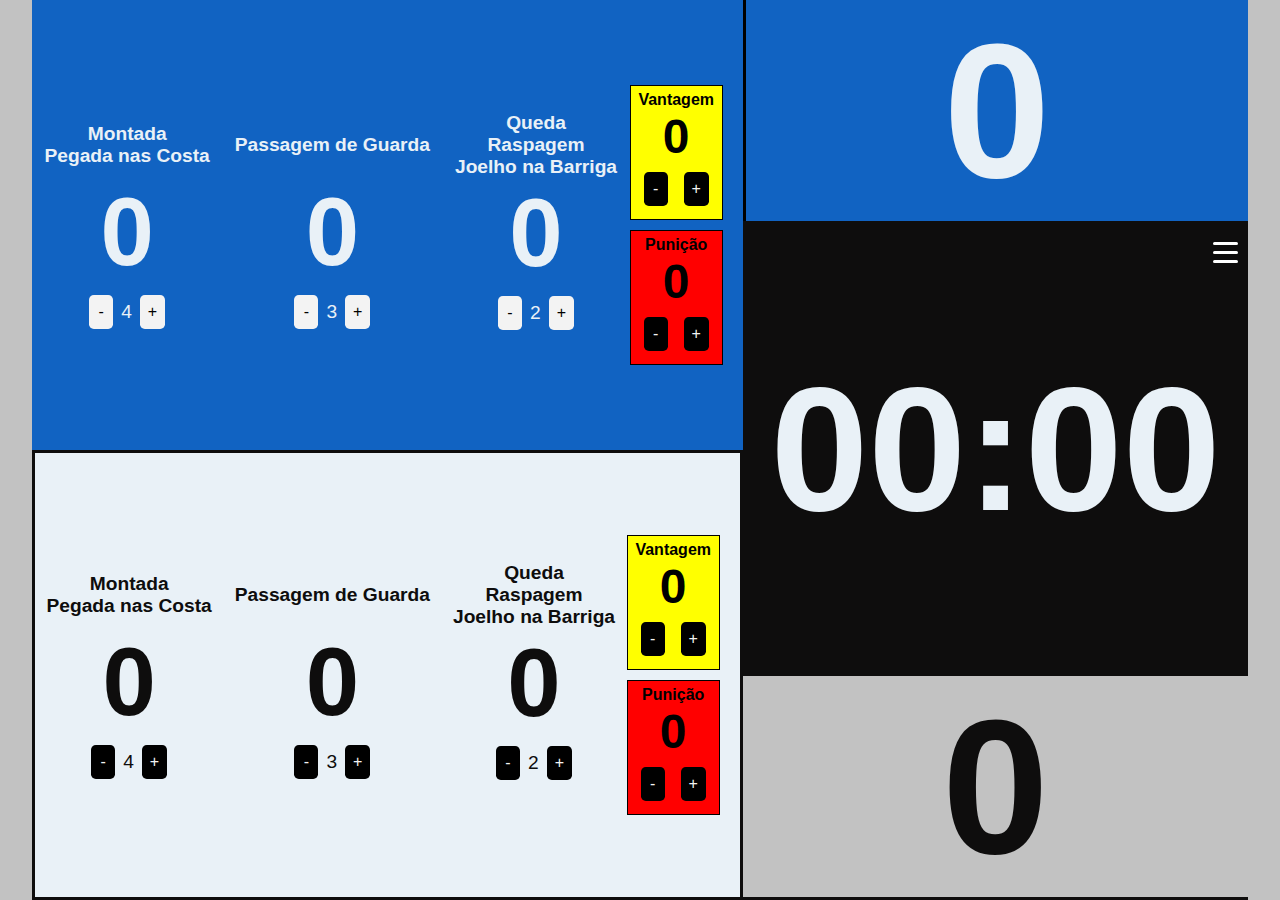
==== index.html @ 69a9a0fa "first commit" ====
<!DOCTYPE html>
<html lang="en">

<head>
  <meta charset="UTF-8">
  <meta http-equiv="X-UA-Compatible" content="IE=edge">
  <meta name="viewport" content="width=device-width, initial-scale=1.0">
  <title>JiuJitsu - Score Board</title>
  <meta name="keywords"
    content="jiujitsu, jiu-jitsu, placar, eletrônico, digital, campeonato, CBJJ, CBJJE, luta, arte, macial">
  <link rel="stylesheet" href="./src/css/themes.css">
  <link rel="stylesheet" href="./src/css/custom.css">
  <link rel="stylesheet" href="./src/css/modal.css">
</head>

<body>
  <main>
    <section>
      <div class="player1">
        <!--<div class="atleta-name" data-player-name="player1">Atleta 1</div>-->
        <div class="points-content">
          <div class="point-content">
            <div class="point-title">Montada <br> Pegada nas Costa</div>
            <div class="point-value" data-point-mounted="player1">0</div>
            <div class="point-controls">
              <a class="btn" onclick="player1.mountedDecrement()">-</a>
              <div class="point-count">4</div>
              <a class="btn" onclick="player1.mountedIncrement()">+</a>
            </div>
          </div>

          <div class="point-content">
            <div class="point-title">Passagem de Guarda</div>
            <div class="point-value" data-point-guard="player1">0</div>
            <div class="point-controls">
              <a class="btn" onclick="player1.guardDecrement()">-</a>
              <div class="point-count">3</div>
              <a class="btn" onclick="player1.guardIncrement()">+</a>
            </div>
          </div>

          <div class="point-content">
            <div class="point-title">Queda <br> Raspagem <br> Joelho na Barriga</div>
            <div class="point-value" data-point-overthrow="player1">0</div>
            <div class="point-controls">
              <a class="btn" onclick="player1.overthrowDecrement()">-</a>
              <div class="point-count">2</div>
              <a class="btn" onclick="player1.overthrowIncrement()">+</a>
            </div>
          </div>

          <div class="two-point-content">
            <div class="vantagem">
              <div class="point-content">
                <div class="point-title">Vantagem</div>
                <div class="point-value" data-point-advantage="player1">0</div>
                <div class="point-controls">
                  <a class="btn btn-2" onclick="player1.advantageDecrement()">-</a>
                  <a class="btn btn-2" onclick="player1.advantageIncrement()">+</a>
                </div>
              </div>
            </div>

            <div class="punicao">
              <div class="point-content">
                <div class="point-title">Punição</div>
                <div class="point-value" data-point-punishment="player1">0</div>
                <div class="point-controls">
                  <a class="btn btn-2" onclick="player1.punishmentDecrement()">-</a>
                  <a class="btn btn-2" onclick="player1.punishmentIncrement()">+</a>
                </div>
              </div>
            </div>

          </div>
        </div>
      </div>

      <div class="player2">
        <!--<div class="atleta-name" data-player-name="player2">Atleta 2</div>-->
        <div class="points-content">
          <div class="point-content">
            <div class="point-title">Montada <br> Pegada nas Costa</div>
            <div class="point-value" data-point-mounted="player2">0</div>
            <div class="point-controls">
              <a class="btn btn-2" onclick="player2.mountedDecrement()">-</a>
              <div class="point-count">4</div>
              <a class="btn btn-2" onclick="player2.mountedIncrement()">+</a>
            </div>
          </div>

          <div class="point-content">
            <div class="point-title">Passagem de Guarda</div>
            <div class="point-value" data-point-guard="player2">0</div>
            <div class="point-controls">
              <a class="btn btn-2" onclick="player2.guardDecrement()">-</a>
              <div class="point-count">3</div>
              <a class="btn btn-2" onclick="player2.guardIncrement()">+</a>
            </div>
          </div>

          <div class="point-content">
            <div class="point-title">Queda <br> Raspagem <br> Joelho na Barriga</div>
            <div class="point-value" data-point-overthrow="player2">0</div>
            <div class="point-controls">
              <a class="btn btn-2" onclick="player2.overthrowDecrement()">-</a>
              <div class="point-count">2</div>
              <a class="btn btn-2" onclick="player2.overthrowIncrement()">+</a>
            </div>
          </div>

          <div class="two-point-content">

            <div class="vantagem">
              <div class="point-content">
                <div class="point-title">Vantagem</div>
                <div class="point-value" data-point-advantage="player2">0</div>
                <div class="point-controls">
                  <a class="btn btn-2" onclick="player2.advantageDecrement()">-</a>
                  <a class="btn btn-2" onclick="player2.advantageIncrement()">+</a>
                </div>
              </div>
            </div>

            <div class="punicao">
              <div class="point-content">
                <div class="point-title">Punição</div>
                <div class="point-value" data-point-punishment="player2">0</div>
                <div class="point-controls">
                  <a class="btn btn-2" onclick="player2.punishmentDecrement()">-</a>
                  <a class="btn btn-2" onclick="player2.punishmentIncrement()">+</a>
                </div>
              </div>
            </div>

          </div>
        </div>
      </div>

    </section>

    <sidebar>
      <div class="total-points player1" data-point-total="player1">0</div>
      <div class="timer-content">
        <div class="timer-display" id="timer-display">00:00</div>
        <div id="menu-icon" onclick="toggleMenu()">
          <div></div>
          <div></div>
          <div></div>
        </div>
        <div id="timer-controls">
          <a class="btn btn-iniciar" id="startPauseButton">Iniciar</a>
          <a class="btn btn-definir" id="setTimeButton">Definir Tempo</a>
          <a class="btn btn-resetar" id="resetButton">Reset Tempo</a>
          <a class="btn btn-resetar" data-game-reset>Reset Placar</a>
          
        </div>
      </div>
      <div class="total-points player2" data-point-total="player2">0</div>
    </sidebar>

  </main>

<!--
<div id="myModal" class="modal">
  <div class="modal-content">
    <span class="close">&times;</span>
    <h1> Configurar Luta</h1>
    <form class="form-submit">

      <div class="form-input">
        <label for="timer">Tempo: <span></span></label>
        <input type="range" min="0" max="600" step="30" value="0" id="timer">
      </div>

      <input type="submit" class="btn" value="Configurar">
    </form>
  </div>



  <div class="modal-footer">
    <span>
      Developed by <a href="https://about.me/geraldo.junior" target="_blank"> Geraldo Júnior</a>
    </span>
  </div>
</div>
-->


  <audio controls data-countdown-sound>
    <source src="./src/audio/323129-Crowd_chants_a_countdown--three-two-one-.mp3" type="audio/mp3">
    <source src="./src/audio/mixkit-short-race-countdown-926.wav" type="audio/wav">
    Your browser does not support the audio element.
  </audio>

  <script src="./src/js/player.js"></script>
  <script src="./src/js/timer.js"></script>
  <script src="./src/js/game.js"></script>
  <script src="./src/js/refresh-page.js"></script>
</body>

</html>
---- src/css/themes.css ----
/* Default theme */

:root {
  --p1-primary-color: #1163c2;
  --p1-secondary-color: #e9f1f7;
  --p2-primary-color: #e9f1f7;
  --p2-secondary-color: #0e0d0d;
  --timer-bg-color: #0e0d0d;
  --timer-text-color: #e9f1f7;
  --bg-color: #c2c2c2;
  --button-bg-color: #FFF;
  --button-bg-color-hover: #e2e1e1;
}

/* 
:root {
  --p1-primary-color: #044389;
  --p1-secondary-color: #e9f1f7;
  --p2-primary-color: #5995ed;
  --p2-secondary-color: #e9f1f7;
  --timer-bg-color: #ffad05;
  --timer-text-color: #e9f1f7;
  --bg-color: #7cafc4;
  --sidebar-bg-color: #e9f1f7;
} */

/* Blue and orange */
/* 
:root {
  --p1-primary-color: #044389;
  --p1-secondary-color: #ffffff;
  --p2-primary-color: #7cafc4;
  --p2-secondary-color: #000;
  --timer-bg-color: #ffad05;
  --timer-text-color: #fff;
  --bg-color: rgb(0, 0, 0);
  --sidebar-bg-color: rgb(245, 238, 238);
} */
---- src/css/custom.css ----
* {
  box-sizing: border-box;
  margin: 0;
  padding: 0;
  border: none;
  font-family: 'Roboto', sans-serif;
}

body {
  width: 100%;
  height: 100%;
  display: flex;
  align-items: center;
  justify-content: center;
  position: absolute;
  background-color: var(--bg-color);
}

main {
  display: flex;
  width: 95%;
}

section {
  display: flex;
  flex-direction: column;
  flex-grow: 9;
}

section>div.player1 {
  display:grid;
  background-color: var(--p1-primary-color);
  color: var(--p1-secondary-color);
  height:50vh;
}

section>div.player2 {
  display: grid;
  background-color: var(--p2-primary-color);
  color: var(--p2-secondary-color);
  border: 3px solid var(--p2-secondary-color);
  height: 50vh;
}

sidebar {
  display: flex;
  flex-direction: column;
  flex-grow: 3;
  background-color: var(--sidebar-bg-color);
}

.total-points {
  display: flex;
  justify-content: center;
  align-items: center;
  font-size: 12rem;
  font-weight: bolder;
}

.total-points.player1 {
  color: var(--p1-secondary-color);
  background-color: var(--p1-primary-color);
  border-left: 3px solid black;
}

.total-points.player2 {
  color: var(--p2-secondary-color);
  border-bottom: 3px solid var(--p2-secondary-color);
}

.timer-content {
  position: relative;
  display: flex;
  flex-direction: column;
  padding: 5px 1rem;
  flex-grow: 6;
  justify-content: center;
  align-items: center;
  font-weight: bolder;
  background-color: var(--timer-bg-color);
  color: var(--timer-text-color);
  flex: 1;
}

.timer-content>.timer-display {
  font-size: 11rem;
}

.timer-content>#timer-controls {
  font-size: 1rem;
  display: none;
}

.atleta-name {
  padding: 1rem 0;
  font-size: 3rem;
  font-weight: bolder;
  text-transform: uppercase;
  text-align: center;
  border-bottom: 1px solid rgba(228, 227, 227, 0.171);
  margin-bottom: 0.3rem;
}

.points-content {
  display: flex;
  flex-direction: row;
  justify-content: center;
  align-items: center;
}

.point-content {
  display: flex;
  flex-direction: column;
  justify-content: space-between;
  align-items: center;
  flex-grow: 3;
}

.vantagem{
  background-color: yellow;
  color:black;
  margin-right:20px;
  margin-bottom:10px;
  padding:5px;
  border: 1px solid black;
}

.punicao{
  background-color: red;
  color:black;
  margin-right: 20px;
  padding:5px;
  border: 1px solid black;
}

.two-point-content>.vantagem>.point-content>.point-title {
  font-size: 1rem;
  min-height: 0;
}

.two-point-content>.vantagem>.point-content>.point-value {
  font-size: 3rem;
}

.two-point-content>.punicao>.point-content>.point-title {
  font-size: 1rem;
  min-height: 0;
}

.two-point-content>.punicao>.point-content>.point-value {
  font-size: 3rem;
}


.point-controls {
  display: flex;
  flex-direction: row;
  justify-content: center;
  align-items: center;
  font-size: 1.2rem;
}

.point-title {
  display: flex;
  flex-direction: column;
  justify-content: center;
  font-size: 1.2rem;
  font-weight: bolder;
  text-align: center;
  min-height: 4rem;
}

.point-value {
  font-size: 6rem;
  font-weight: bolder;
}

.btn {
  background-color: rgb(243, 243, 243);
  border: none;
  color: black;
  padding: 0.5rem;
  text-align: center;
  text-decoration: none;
  display: inline-block;
  font-size: 1rem;
  margin: 0.5rem;
  cursor: pointer;
  border-radius: 0.3rem;
  min-width: 1.5rem;
  opacity: 1;
}

.btn-2{
  background-color:black;
  color: rgb(243, 243, 243);
}

.btn-iniciar{
  background-color: rgb(7, 233, 7);
  padding: 10px 40px;
}

.btn-definir{
  background-color: yellow;
}

.btn-resetar{
  background-color: red;
}

a.btn:hover {
  outline: none;
  opacity: 0.8;
  transition: 0.3s ease-in-out;
}

.hide {
  display: none;
}

a.config>img {
  width: 3.5rem;
  height: 3.5rem;
  background-color: none;
  position: absolute;
  z-index: 1000;
  right: 0.5rem;
  bottom: 0.5rem;
}

a.config:hover {
  cursor: pointer;
}

form {
  display: flex;
  flex-direction: column;
  justify-content: center;
  align-items: center;
  max-width: 400px;
}

.form-input {
  display: flex;
  flex-direction: column;
  padding: 0.5rem;
  border-radius: 0.3rem;
  margin-top: 0.5rem;
  width: 100%;
  min-width: 320px;
}

label {
  padding: 0.5rem;
  font-size: 1rem;
  font-weight: bolder;
  width: 100%;
}

input[type=submit] {
  margin-top: 1.5rem;
}

input[type=text] {
  width: 100%;
  padding: 12px 20px;
  margin: 8px 0;
  display: inline-block;
  border: 1px solid #ccc;
  border-radius: 4px;
  box-sizing: border-box;
}

audio {
  display: none;
}

#menu-icon{
  position:absolute;
  top: 4%;
  left: 93%;
  display: flex;
  flex-direction: column;
  cursor: pointer;
}

#menu-icon div {
  width: 25px;
  height: 3px;
  background-color: white;
  margin: 3px 0;
  border-radius: 2px;
}
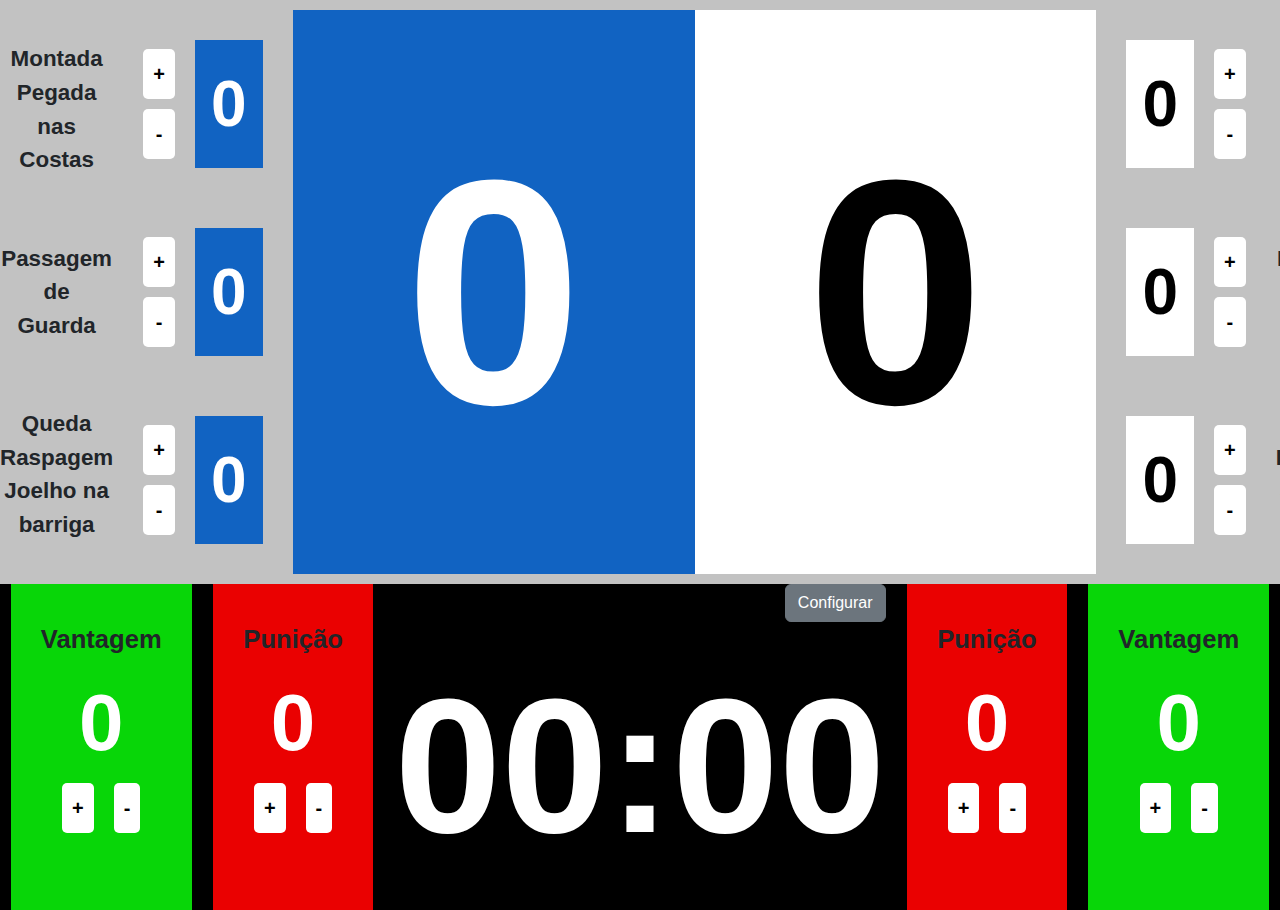
==== commit c38d0f79: "Finalizado" ====
--- a/index.html
+++ b/index.html
@@ -1,203 +1,194 @@
 <!DOCTYPE html>
-<html lang="en">
+<html lang="pt-BR">
+<head>
+    <meta charset="UTF-8">
+    <meta http-equiv="X-UA-Compatible" content="IE=edge">
+    <meta name="viewport" content="width=device-width, initial-scale=1.0">
+    <title>Placar</title>
 
-<head>
-  <meta charset="UTF-8">
-  <meta http-equiv="X-UA-Compatible" content="IE=edge">
-  <meta name="viewport" content="width=device-width, initial-scale=1.0">
-  <title>JiuJitsu - Score Board</title>
-  <meta name="keywords"
-    content="jiujitsu, jiu-jitsu, placar, eletrônico, digital, campeonato, CBJJ, CBJJE, luta, arte, macial">
-  <link rel="stylesheet" href="./src/css/themes.css">
-  <link rel="stylesheet" href="./src/css/custom.css">
-  <link rel="stylesheet" href="./src/css/modal.css">
+    <link href="https://cdn.jsdelivr.net/npm/bootstrap@5.3.3/dist/css/bootstrap.min.css" rel="stylesheet" integrity="sha384-QWTKZyjpPEjISv5WaRU9OFeRpok6YctnYmDr5pNlyT2bRjXh0JMhjY6hW+ALEwIH" crossorigin="anonymous">
+    <link rel="stylesheet" href="./src/css/themes.css">
+    <link rel="stylesheet" href="./src/css/custom.css">
 </head>
 
 <body>
-  <main>
-    <section>
-      <div class="player1">
-        <!--<div class="atleta-name" data-player-name="player1">Atleta 1</div>-->
-        <div class="points-content">
-          <div class="point-content">
-            <div class="point-title">Montada <br> Pegada nas Costa</div>
-            <div class="point-value" data-point-mounted="player1">0</div>
-            <div class="point-controls">
-              <a class="btn" onclick="player1.mountedDecrement()">-</a>
-              <div class="point-count">4</div>
-              <a class="btn" onclick="player1.mountedIncrement()">+</a>
-            </div>
-          </div>
+    <!--Div Geral-->
+    <div class="app">
+        <!-- Section dos 2 lutadores -->
+        <section class="lutadores">
+            <!-- Div do player 1 -->
+            <div class="player1">
+                <!-- Títulos do player 1 -->
+                <div class="titulos-player1 titulos">
+                    <div>Montada<br>Pegada<br>nas<br>Costas</div>
+                    <div>Passagem<br>de<br>Guarda</div>
+                    <div>Queda<br>Raspagem<br>Joelho na<br>barriga</div>
+                </div>
+                <!-- Div de pontuações do player 1 -->
+                <div class="pontos-player1 pontos">
+                    <!-- Marcador de Montada player 1 -->
+                    <div class="marcador-player1 marcador">
+                        <div class="btns">
+                            <button onclick="player1.mountedIncrement()">+</button>
+                            <button onclick="player1.mountedDecrement()">-</button>
+                        </div>
+                        <div class="pontuacao" data-point-mounted="player1">0</div>
+                    </div>
+                    <!-- Marcador de Passagem player 1 -->
+                    <div class="marcador-player1 marcador">
+                        <div class="btns">
+                            <button onclick="player1.guardIncrement()">+</button>
+                            <button onclick="player1.guardDecrement()">-</button>
+                        </div>
+                        <div class="pontuacao" data-point-guard="player1">0</div>
+                    </div>
+                    <!-- Marcador de Queda, Raspagem, Joelho player 1 -->
+                    <div class="marcador-player1 marcador">
+                        <div class="btns">
+                            <button onclick="player1.overthrowIncrement()">+</button>
+                            <button onclick="player1.overthrowDecrement()">-</button>
+                        </div>
+                        <div class="pontuacao" data-point-overthrow="player1">0</div>
+                    </div>
+                </div>
+                <!-- Div Pontuação geral do player 1 -->
+                <div class="pontos-total-player1 pontos-total">
+                    <div data-point-total="player1">0</div>
+                </div>
 
-          <div class="point-content">
-            <div class="point-title">Passagem de Guarda</div>
-            <div class="point-value" data-point-guard="player1">0</div>
-            <div class="point-controls">
-              <a class="btn" onclick="player1.guardDecrement()">-</a>
-              <div class="point-count">3</div>
-              <a class="btn" onclick="player1.guardIncrement()">+</a>
-            </div>
-          </div>
-
-          <div class="point-content">
-            <div class="point-title">Queda <br> Raspagem <br> Joelho na Barriga</div>
-            <div class="point-value" data-point-overthrow="player1">0</div>
-            <div class="point-controls">
-              <a class="btn" onclick="player1.overthrowDecrement()">-</a>
-              <div class="point-count">2</div>
-              <a class="btn" onclick="player1.overthrowIncrement()">+</a>
-            </div>
-          </div>
-
-          <div class="two-point-content">
-            <div class="vantagem">
-              <div class="point-content">
-                <div class="point-title">Vantagem</div>
-                <div class="point-value" data-point-advantage="player1">0</div>
-                <div class="point-controls">
-                  <a class="btn btn-2" onclick="player1.advantageDecrement()">-</a>
-                  <a class="btn btn-2" onclick="player1.advantageIncrement()">+</a>
-                </div>
-              </div>
             </div>
 
-            <div class="punicao">
-              <div class="point-content">
-                <div class="point-title">Punição</div>
-                <div class="point-value" data-point-punishment="player1">0</div>
-                <div class="point-controls">
-                  <a class="btn btn-2" onclick="player1.punishmentDecrement()">-</a>
-                  <a class="btn btn-2" onclick="player1.punishmentIncrement()">+</a>
+            <!-- Div do player 2 -->
+            <div class="player2">
+                <!-- Div Pontuação geral do player 2 -->
+                <div class="pontos-total-player2 pontos-total">
+                    <div data-point-total="player2">0</div>
                 </div>
-              </div>
+                <!-- Div de Pontuação do player 2 -->
+                <div class="pontos-player2 pontos">
+
+                    <!-- Marcador de Montada player 2 -->
+                    <div class="marcador-player2 marcador">
+                        <div class="pontuacao" data-point-mounted="player2">0</div>
+                        <div class="btns">
+                            <button onclick="player2.mountedIncrement()">+</button>
+                            <button onclick="player2.mountedDecrement()">-</button>
+                        </div>
+                    </div>
+
+                    <!-- Marcador de Passagem player 2 -->
+                    <div class="marcador-player2 marcador">
+                        <div class="pontuacao" data-point-guard="player2">0</div>
+                        <div class="btns">
+                            <button onclick="player2.guardIncrement()">+</button>
+                            <button onclick="player2.guardDecrement()">-</button>
+                        </div>
+                    </div>
+
+                    <!-- Marcador de Queda, Raspagem, Joelho player 2 -->
+                    <div class="marcador-player2 marcador">
+                        <div class="pontuacao" data-point-overthrow="player2">0</div>
+                        <div class="btns">
+                            <button onclick="player2.overthrowIncrement()">+</button>
+                            <button onclick="player2.overthrowDecrement()">-</button>
+                        </div>
+                    </div>
+                </div>
+                <!-- Títulos do player 2 -->
+                <div class="titulos-player2 titulos">
+                    <div>Montada<br>Pegada<br>nas<br>Costas</div>
+                    <div>Passagem<br>de<br>Guarda</div>
+                    <div>Queda<br>Raspagem<br>Joelho na<br>barriga</div>
+                </div>
             </div>
 
-          </div>
+        </section>
+
+        <!-- Section do cronômetro -->
+        <section class="cronometro">
+
+            <!-- Div vantagem do player 1 -->
+            <div class="vantagem-player1 vantagem">
+                <div><h3>Vantagem</h3></div>
+                <div class="marcador-vantagem-player1 marcador-vantagem" data-point-advantage="player1">0</div>
+                <div class="crn-btns">
+                    <button onclick="player1.advantageIncrement()">+</button>
+                    <button onclick="player1.advantageDecrement()">-</button>
+                </div>
+                
+            </div>
+
+            <!-- Div punição do player 1 -->
+            <div class="punicao-player1 punicao">
+                <div>
+                    <h3>Punição</h3>
+                </div>
+                <div class="marcador-punicao-player1 marcador-punicao" data-point-punishment="player1">0</div>
+                <div class="crn-btns">
+                    <button onclick="player1.punishmentIncrement()">+</button>
+                    <button onclick="player1.punishmentDecrement()">-</button>
+                </div>
+            </div>
+
+            <!-- Div do timer -->
+            <div class="timer">
+                <button type="button" class="btn btn-secondary" data-bs-toggle="modal" data-bs-target="#exampleModal">
+                    Configurar
+                  </button>
+                <div id="timer-display">00:00</div>
+            </div>
+
+            <!-- Div punição do player 2 -->
+            <div class="punicao-player2 punicao">
+                <div>
+                    <h3>Punição</h3>
+                </div>
+                <div class="marcador-punicao-player2 marcador-punicao" data-point-punishment="player2">0</div>
+                <div class="crn-btns">
+                    <button onclick="player2.punishmentIncrement()">+</button>
+                    <button onclick="player2.punishmentDecrement()">-</button>
+                </div>
+            </div>
+
+            <!-- Div vantagem do player 2 -->
+            <div class="vantagem-player2 vantagem">
+                <div>
+                    <h3>Vantagem</h3>
+                </div>
+                <div class="marcador-vantagem-player2 marcador-vantagem" data-point-advantage="player2">0</div>
+                <div class="crn-btns">
+                    <button onclick="player2.advantageIncrement()">+</button>
+                    <button onclick="player2.advantageDecrement()">-</button>
+                </div>
+            </div>
+        </section>
+
+    </div>
+
+      <!-- Modal -->
+  <div class="modal fade" id="exampleModal" tabindex="-1" aria-labelledby="exampleModalLabel" aria-hidden="true">
+    <div class="modal-dialog">
+      <div class="modal-content">
+        <div class="modal-header">
+          <h5 class="modal-title" id="exampleModalLabel">Configurar Cronômetro</h5>
+          <button type="button" class="btn-close" data-bs-dismiss="modal" aria-label="Close"></button>
+        </div>
+        <div class="modal-body">
+            <div id="timer-controls">
+                <a class="btn btn-definir" id="setTimeButton">Definir Tempo</a>
+                <a class="btn btn-resetar" id="resetButton">Reset Tempo</a>
+                <a class="btn btn-resetar" data-game-reset>Reset Placar</a>
+                <p>Aperte a tecla Space (Espaço) do teclado para iniciar ou pausar o cronômetro.</p>
+              </div>
         </div>
       </div>
-
-      <div class="player2">
-        <!--<div class="atleta-name" data-player-name="player2">Atleta 2</div>-->
-        <div class="points-content">
-          <div class="point-content">
-            <div class="point-title">Montada <br> Pegada nas Costa</div>
-            <div class="point-value" data-point-mounted="player2">0</div>
-            <div class="point-controls">
-              <a class="btn btn-2" onclick="player2.mountedDecrement()">-</a>
-              <div class="point-count">4</div>
-              <a class="btn btn-2" onclick="player2.mountedIncrement()">+</a>
-            </div>
-          </div>
-
-          <div class="point-content">
-            <div class="point-title">Passagem de Guarda</div>
-            <div class="point-value" data-point-guard="player2">0</div>
-            <div class="point-controls">
-              <a class="btn btn-2" onclick="player2.guardDecrement()">-</a>
-              <div class="point-count">3</div>
-              <a class="btn btn-2" onclick="player2.guardIncrement()">+</a>
-            </div>
-          </div>
-
-          <div class="point-content">
-            <div class="point-title">Queda <br> Raspagem <br> Joelho na Barriga</div>
-            <div class="point-value" data-point-overthrow="player2">0</div>
-            <div class="point-controls">
-              <a class="btn btn-2" onclick="player2.overthrowDecrement()">-</a>
-              <div class="point-count">2</div>
-              <a class="btn btn-2" onclick="player2.overthrowIncrement()">+</a>
-            </div>
-          </div>
-
-          <div class="two-point-content">
-
-            <div class="vantagem">
-              <div class="point-content">
-                <div class="point-title">Vantagem</div>
-                <div class="point-value" data-point-advantage="player2">0</div>
-                <div class="point-controls">
-                  <a class="btn btn-2" onclick="player2.advantageDecrement()">-</a>
-                  <a class="btn btn-2" onclick="player2.advantageIncrement()">+</a>
-                </div>
-              </div>
-            </div>
-
-            <div class="punicao">
-              <div class="point-content">
-                <div class="point-title">Punição</div>
-                <div class="point-value" data-point-punishment="player2">0</div>
-                <div class="point-controls">
-                  <a class="btn btn-2" onclick="player2.punishmentDecrement()">-</a>
-                  <a class="btn btn-2" onclick="player2.punishmentIncrement()">+</a>
-                </div>
-              </div>
-            </div>
-
-          </div>
-        </div>
-      </div>
-
-    </section>
-
-    <sidebar>
-      <div class="total-points player1" data-point-total="player1">0</div>
-      <div class="timer-content">
-        <div class="timer-display" id="timer-display">00:00</div>
-        <div id="menu-icon" onclick="toggleMenu()">
-          <div></div>
-          <div></div>
-          <div></div>
-        </div>
-        <div id="timer-controls">
-          <a class="btn btn-iniciar" id="startPauseButton">Iniciar</a>
-          <a class="btn btn-definir" id="setTimeButton">Definir Tempo</a>
-          <a class="btn btn-resetar" id="resetButton">Reset Tempo</a>
-          <a class="btn btn-resetar" data-game-reset>Reset Placar</a>
-          
-        </div>
-      </div>
-      <div class="total-points player2" data-point-total="player2">0</div>
-    </sidebar>
-
-  </main>
-
-<!--
-<div id="myModal" class="modal">
-  <div class="modal-content">
-    <span class="close">&times;</span>
-    <h1> Configurar Luta</h1>
-    <form class="form-submit">
-
-      <div class="form-input">
-        <label for="timer">Tempo: <span></span></label>
-        <input type="range" min="0" max="600" step="30" value="0" id="timer">
-      </div>
-
-      <input type="submit" class="btn" value="Configurar">
-    </form>
+    </div>
   </div>
 
-
-
-  <div class="modal-footer">
-    <span>
-      Developed by <a href="https://about.me/geraldo.junior" target="_blank"> Geraldo Júnior</a>
-    </span>
-  </div>
-</div>
--->
-
-
-  <audio controls data-countdown-sound>
-    <source src="./src/audio/323129-Crowd_chants_a_countdown--three-two-one-.mp3" type="audio/mp3">
-    <source src="./src/audio/mixkit-short-race-countdown-926.wav" type="audio/wav">
-    Your browser does not support the audio element.
-  </audio>
-
-  <script src="./src/js/player.js"></script>
-  <script src="./src/js/timer.js"></script>
-  <script src="./src/js/game.js"></script>
-  <script src="./src/js/refresh-page.js"></script>
+    <script src="https://cdn.jsdelivr.net/npm/bootstrap@5.3.3/dist/js/bootstrap.bundle.min.js" integrity="sha384-YvpcrYf0tY3lHB60NNkmXc5s9fDVZLESaAA55NDzOxhy9GkcIdslK1eN7N6jIeHz" crossorigin="anonymous"></script>
+    <script src="./src/js/player.js"></script>
+    <script src="./src/js/timer.js"></script>
+    <script src="./src/js/game.js"></script>
+    <script src="./src/js/refresh-page.js"></script>
 </body>
-
 </html>--- a/src/css/custom.css
+++ b/src/css/custom.css
@@ -1,294 +1,274 @@
 * {
-  box-sizing: border-box;
-  margin: 0;
-  padding: 0;
-  border: none;
-  font-family: 'Roboto', sans-serif;
-}
-
-body {
-  width: 100%;
-  height: 100%;
-  display: flex;
-  align-items: center;
-  justify-content: center;
-  position: absolute;
-  background-color: var(--bg-color);
-}
-
-main {
-  display: flex;
-  width: 95%;
-}
-
-section {
-  display: flex;
-  flex-direction: column;
-  flex-grow: 9;
-}
-
-section>div.player1 {
-  display:grid;
-  background-color: var(--p1-primary-color);
-  color: var(--p1-secondary-color);
-  height:50vh;
-}
-
-section>div.player2 {
-  display: grid;
-  background-color: var(--p2-primary-color);
-  color: var(--p2-secondary-color);
-  border: 3px solid var(--p2-secondary-color);
-  height: 50vh;
-}
-
-sidebar {
-  display: flex;
-  flex-direction: column;
-  flex-grow: 3;
-  background-color: var(--sidebar-bg-color);
-}
-
-.total-points {
-  display: flex;
-  justify-content: center;
-  align-items: center;
-  font-size: 12rem;
-  font-weight: bolder;
-}
-
-.total-points.player1 {
-  color: var(--p1-secondary-color);
-  background-color: var(--p1-primary-color);
-  border-left: 3px solid black;
-}
-
-.total-points.player2 {
-  color: var(--p2-secondary-color);
-  border-bottom: 3px solid var(--p2-secondary-color);
-}
-
-.timer-content {
-  position: relative;
-  display: flex;
-  flex-direction: column;
-  padding: 5px 1rem;
-  flex-grow: 6;
-  justify-content: center;
-  align-items: center;
-  font-weight: bolder;
-  background-color: var(--timer-bg-color);
-  color: var(--timer-text-color);
-  flex: 1;
-}
-
-.timer-content>.timer-display {
-  font-size: 11rem;
-}
-
-.timer-content>#timer-controls {
-  font-size: 1rem;
-  display: none;
-}
-
-.atleta-name {
-  padding: 1rem 0;
-  font-size: 3rem;
-  font-weight: bolder;
-  text-transform: uppercase;
-  text-align: center;
-  border-bottom: 1px solid rgba(228, 227, 227, 0.171);
-  margin-bottom: 0.3rem;
-}
-
-.points-content {
-  display: flex;
-  flex-direction: row;
-  justify-content: center;
-  align-items: center;
-}
-
-.point-content {
-  display: flex;
-  flex-direction: column;
-  justify-content: space-between;
-  align-items: center;
-  flex-grow: 3;
+    box-sizing: border-box;
+    margin: 0;
+    padding: 0;
+    border: none;
+    font-family: 'Roboto', sans-serif;
+  }
+  
+  body {
+    width: 100%;
+    height: 100%;
+    display: flex;
+    align-items: center;
+    justify-content: center;
+    position: absolute;
+    background-color: var(--bg-color);
+  }
+
+  /* //////////////////////////////////////////////////////////////////// */
+
+  /* APP */
+  .app{
+    display: flex;
+    flex-direction: column;
+    justify-content: space-around;
+    width:100%;
+    height: 100vh;
+  }
+
+/* //////////////////////////////////////////////////////////////////// */
+
+  /* SECTIONS PRINCIPAIS */
+
+  section{
+    width:100%;
+    margin-top: 10px;
+  }
+
+/* //////////////////////////////////////////////////////////////////// */
+
+  /* LUTADORES */
+
+  .lutadores{
+    display: grid;
+    grid-template-columns:  auto auto;
+  }
+
+  /* //////////////////////////////////////////////////////////////////// */
+
+  /* PLAYERS */
+
+  .player1{
+    display: flex;
+    justify-content: space-evenly;
+  }
+
+  .player2{
+    display: flex;
+    justify-content: space-evenly;
+  }
+
+/* //////////////////////////////////////////////////////////////////// */
+
+/* TÍTULOS */
+
+  .titulos{
+    display:flex;
+    flex-direction: column;
+    justify-content: space-around;
+  }
+
+  .titulos div{
+    font-weight: bold;
+    text-align: center;
+    font-size: 1.4rem;
+  }
+
+/* //////////////////////////////////////////////////////////////////// */
+
+/* PONTOS */
+
+  .pontos{
+    display: flex;
+    flex-direction: column;
+    justify-content: space-evenly;
+  }
+
+/* //////////////////////////////////////////////////////////////////// */
+
+/* MARCADORES */
+
+  .marcador{
+    display: flex;
+    padding: 30px;
+    column-gap: 20px;
+  }
+
+  .marcador-player1 .pontuacao{
+    background-color: var(--p1-primary-color);
+    padding: 1rem;
+    color: #FFFF
+  }
+
+  .marcador-player2 .pontuacao{
+    background-color: #FFFF;
+    padding: 1rem;
+    color: #000;
+  }
+
+ 
+ /* //////////////////////////////////////////////////////////////////// */
+
+/* BOTÕES */
+
+  .btns{
+    display: flex;
+    flex-direction: column;
+    justify-content: center;
+    gap: 10px;
+  }
+
+  .btns button {
+    padding: 10px;
+    border-radius: 5px;
+    background-color: var(--button-bg-color);
+    font-weight: bold;
+    font-size: 20px;
+    transition: background-color .3s;
+  }
+
+  .btns button:hover{
+    cursor: pointer;
+    background-color: var(--button-bg-color-hover);
+    color: var(--button-bg-color);
+  }
+
+ /* //////////////////////////////////////////////////////////////////// */
+
+/* PONTUAÇÃO */
+
+  .pontuacao{
+    align-self: center;
+    font-size: 4rem;
+    font-weight: bold;
+  }
+
+/* //////////////////////////////////////////////////////////////////// */
+
+/* PONTUAÇÃO TOTAL */
+  .pontos-total{
+    display: flex;
+    align-items: center;
+  }
+
+  .pontos-total div{
+    font-size: 20rem;
+    font-weight: bold;
+  }
+
+  .pontos-total-player1{
+    background-color: var(--p1-primary-color);
+  }
+
+  .pontos-total-player2{
+    background-color: #FFFF;
+  }
+
+  .pontos-total-player1 div{
+    padding: 0 7rem;
+    color:#FFFF;
+  }
+
+  .pontos-total-player2 div{
+    padding: 0 7rem;
+    color:#000;
+  }
+
+  /* //////////////////////////////////////////////////////////////////// */
+
+  /* CRONÔMETRO */
+
+  .cronometro{
+    display: flex;
+    justify-content: space-around;
+    background-color: #000;
+  }
+  
+  .btn-definir{
+    background-color: rgb(199, 199, 4);
+    color: #fff;
+  }
+  
+  .btn-resetar{
+    background-color: red;
+    color: #fff;
+  }
+
+  #timer-controls .btn:hover{
+    background-color: rgb(197, 197, 193);
+    color: #FFF;
+  }
+
+  #timer-controls p{
+    background-color: black;
+    color: white;
+    padding: 20px;
+    margin-top: 20px;
+  }
+
+.vantagem, .punicao{
+    display: flex;
+    flex-direction: column;
+    padding: 40px 30px;
+    text-align: center;
+}
+
+.vantagem h3, .punicao h3{
+    font-size:1.6rem;
+    font-weight: bold;
+}
+
+.marcador-vantagem, .marcador-punicao{
+    font-size: 5rem;
+    font-weight: bold;
+    color: #FFFF;
+
 }
 
 .vantagem{
-  background-color: yellow;
-  color:black;
-  margin-right:20px;
-  margin-bottom:10px;
-  padding:5px;
-  border: 1px solid black;
+    background-color: #08d608;
 }
 
 .punicao{
-  background-color: red;
-  color:black;
-  margin-right: 20px;
-  padding:5px;
-  border: 1px solid black;
-}
-
-.two-point-content>.vantagem>.point-content>.point-title {
-  font-size: 1rem;
-  min-height: 0;
-}
-
-.two-point-content>.vantagem>.point-content>.point-value {
-  font-size: 3rem;
-}
-
-.two-point-content>.punicao>.point-content>.point-title {
-  font-size: 1rem;
-  min-height: 0;
-}
-
-.two-point-content>.punicao>.point-content>.point-value {
-  font-size: 3rem;
-}
-
-
-.point-controls {
-  display: flex;
-  flex-direction: row;
-  justify-content: center;
-  align-items: center;
-  font-size: 1.2rem;
-}
-
-.point-title {
-  display: flex;
-  flex-direction: column;
-  justify-content: center;
-  font-size: 1.2rem;
-  font-weight: bolder;
-  text-align: center;
-  min-height: 4rem;
-}
-
-.point-value {
-  font-size: 6rem;
-  font-weight: bolder;
-}
-
-.btn {
-  background-color: rgb(243, 243, 243);
-  border: none;
-  color: black;
-  padding: 0.5rem;
-  text-align: center;
-  text-decoration: none;
-  display: inline-block;
-  font-size: 1rem;
-  margin: 0.5rem;
-  cursor: pointer;
-  border-radius: 0.3rem;
-  min-width: 1.5rem;
-  opacity: 1;
-}
-
-.btn-2{
-  background-color:black;
-  color: rgb(243, 243, 243);
-}
-
-.btn-iniciar{
-  background-color: rgb(7, 233, 7);
-  padding: 10px 40px;
-}
-
-.btn-definir{
-  background-color: yellow;
-}
-
-.btn-resetar{
-  background-color: red;
-}
-
-a.btn:hover {
-  outline: none;
-  opacity: 0.8;
-  transition: 0.3s ease-in-out;
-}
-
-.hide {
-  display: none;
-}
-
-a.config>img {
-  width: 3.5rem;
-  height: 3.5rem;
-  background-color: none;
-  position: absolute;
-  z-index: 1000;
-  right: 0.5rem;
-  bottom: 0.5rem;
-}
-
-a.config:hover {
-  cursor: pointer;
-}
-
-form {
-  display: flex;
-  flex-direction: column;
-  justify-content: center;
-  align-items: center;
-  max-width: 400px;
-}
-
-.form-input {
-  display: flex;
-  flex-direction: column;
-  padding: 0.5rem;
-  border-radius: 0.3rem;
-  margin-top: 0.5rem;
-  width: 100%;
-  min-width: 320px;
-}
-
-label {
-  padding: 0.5rem;
-  font-size: 1rem;
-  font-weight: bolder;
-  width: 100%;
-}
-
-input[type=submit] {
-  margin-top: 1.5rem;
-}
-
-input[type=text] {
-  width: 100%;
-  padding: 12px 20px;
-  margin: 8px 0;
-  display: inline-block;
-  border: 1px solid #ccc;
-  border-radius: 4px;
-  box-sizing: border-box;
-}
-
-audio {
-  display: none;
-}
-
-#menu-icon{
-  position:absolute;
-  top: 4%;
-  left: 93%;
-  display: flex;
-  flex-direction: column;
-  cursor: pointer;
-}
-
-#menu-icon div {
-  width: 25px;
-  height: 3px;
-  background-color: white;
-  margin: 3px 0;
-  border-radius: 2px;
-}
+    background-color: #ea0101;
+}
+
+  .crn-btns{
+    display: flex;
+    justify-content: center;
+    column-gap: 20px;
+  }
+
+  .crn-btns button{
+    padding: 10px;
+    border-radius: 5px;
+    background-color: var(--button-bg-color);
+    font-weight: bold;
+    font-size: 20px;
+    transition: background-color .3s;
+  }
+
+  .crn-btns button:hover{
+    cursor: pointer;
+    background-color: var(--button-bg-color-hover);
+    color: var(--button-bg-color);
+  }
+
+  .timer{
+    display: flex;
+    flex-direction: column;
+    justify-content: center;
+    align-items: center;
+  }
+
+  .timer button{
+    align-self: flex-end;
+  }
+
+  .timer div{
+    font-size: 12rem;
+    font-weight: bold;
+    color:#FFFF;
+  }
+  
